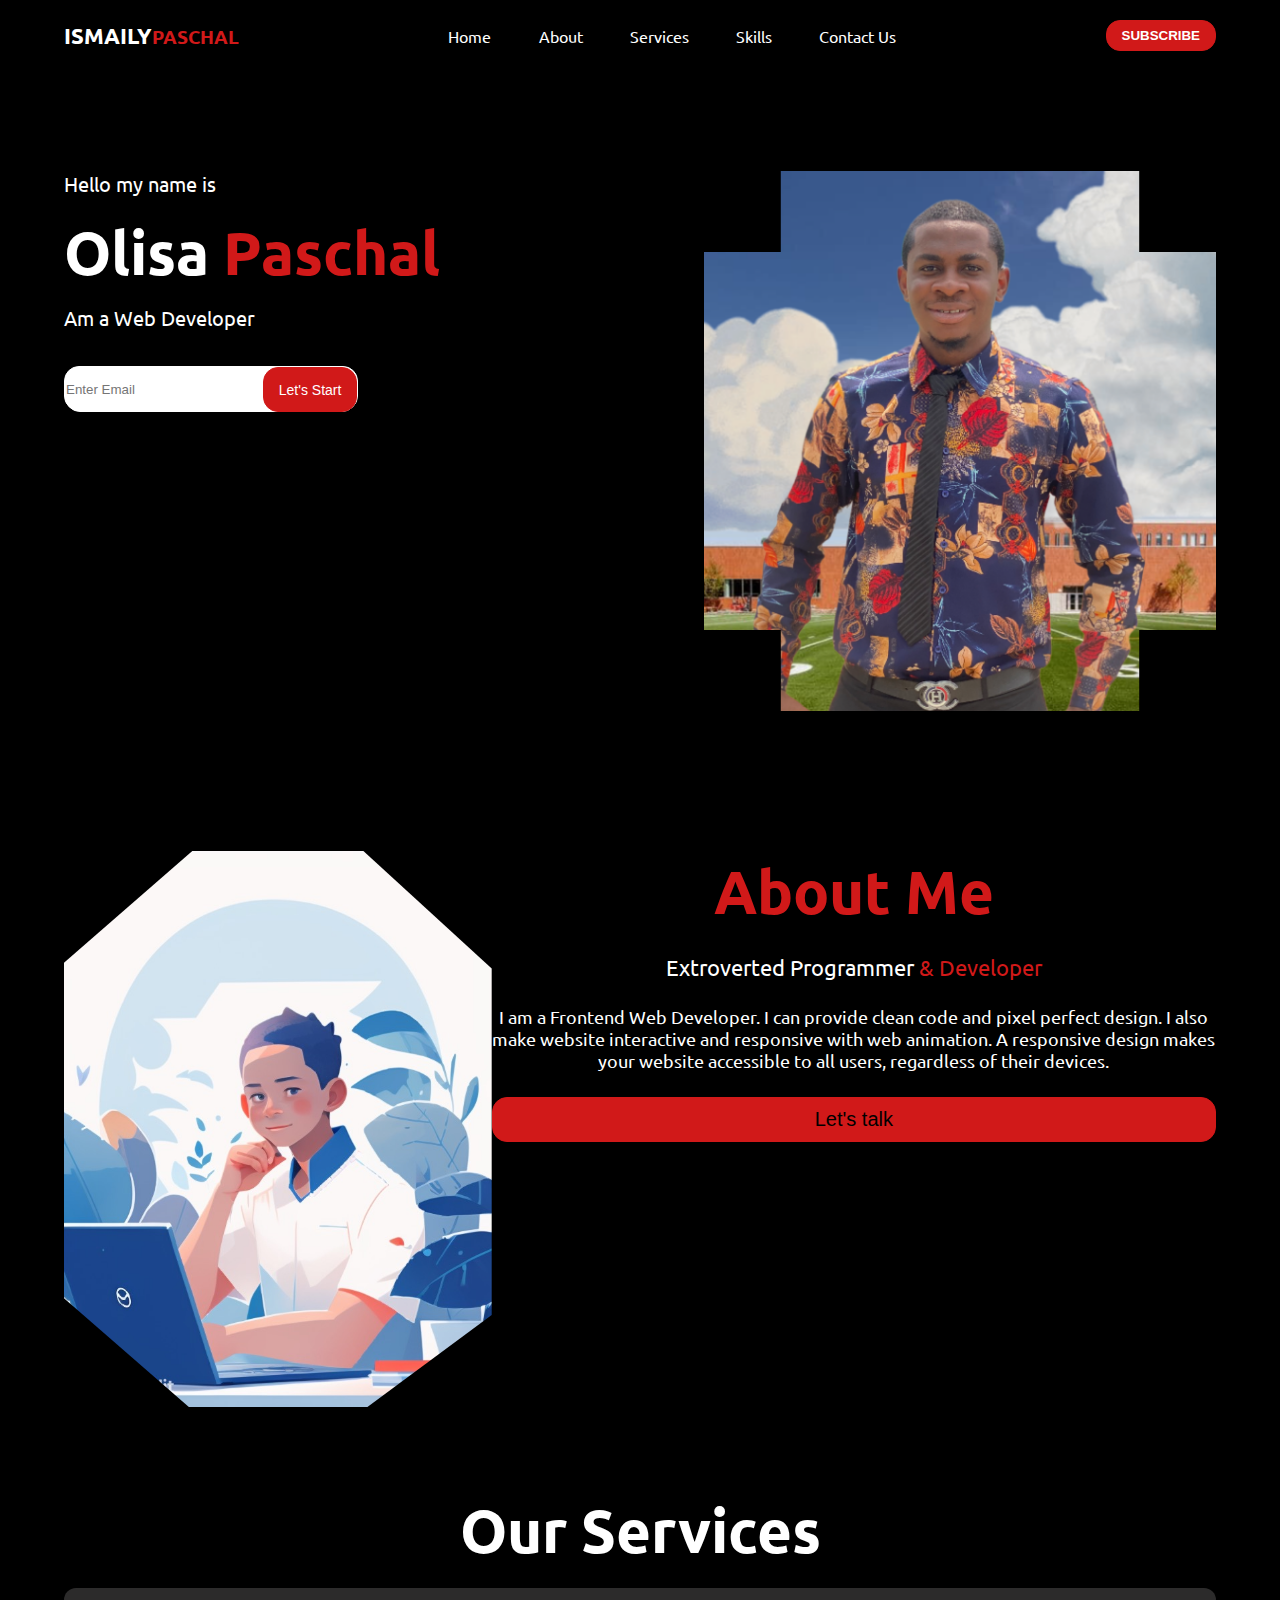
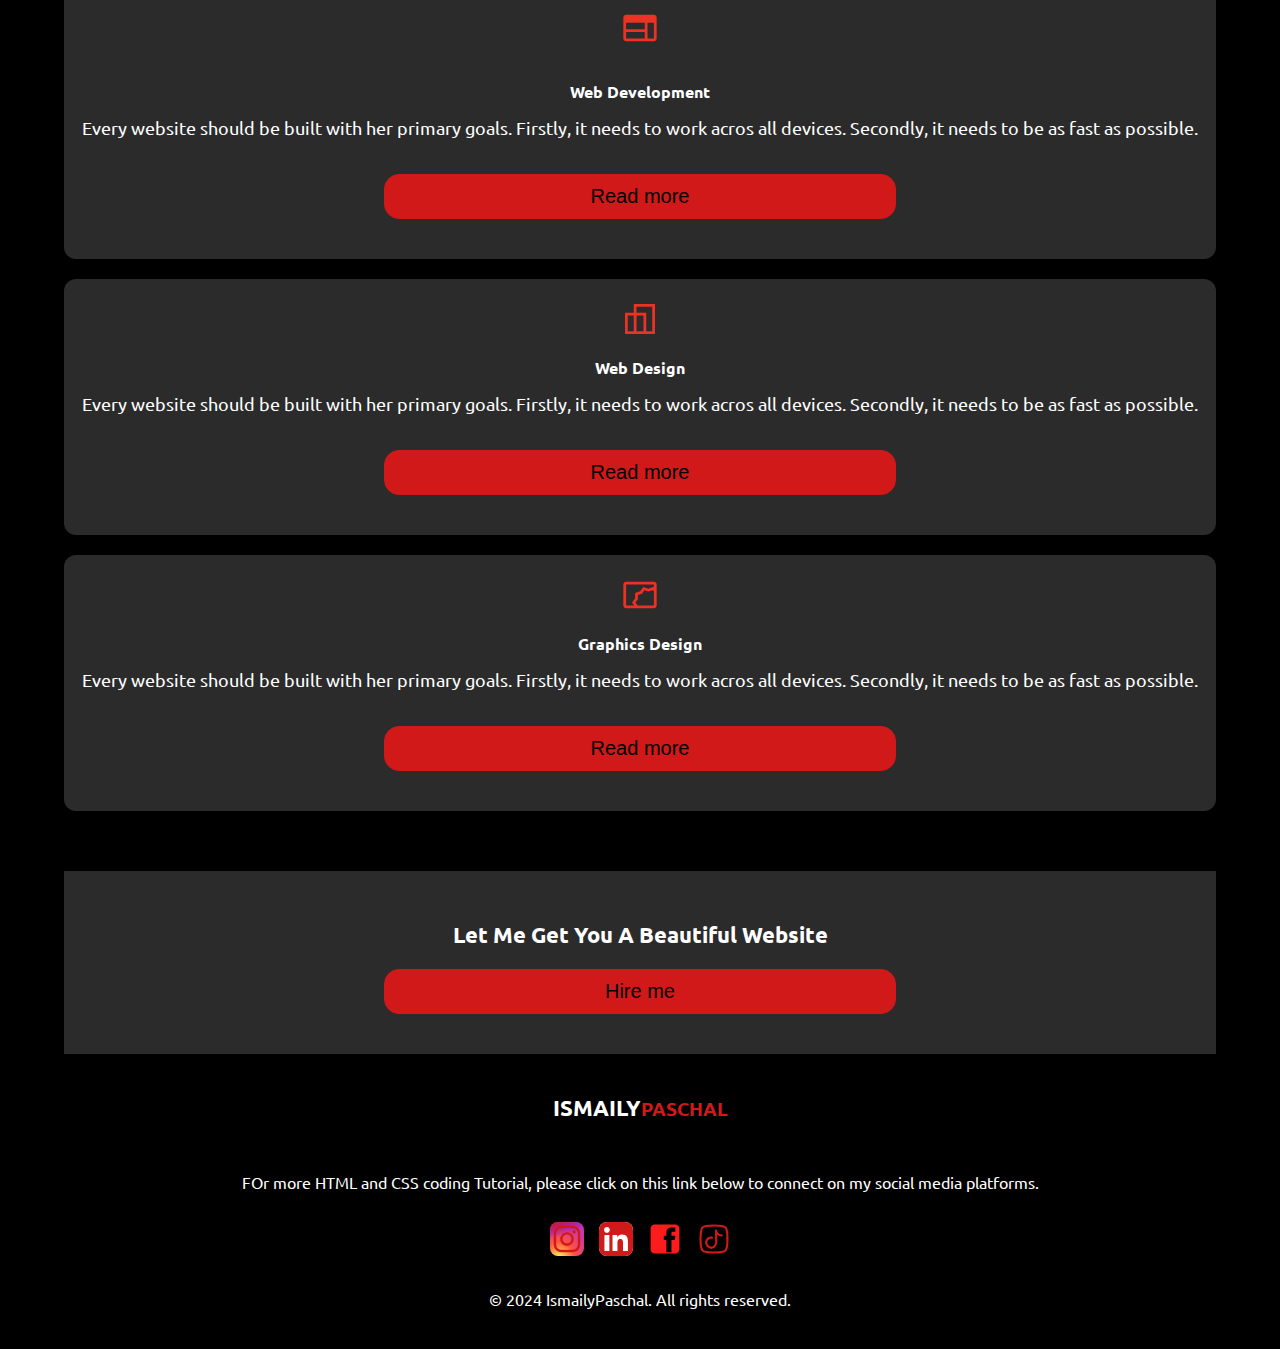
==== index.html @ a3736139 "initial commit" ====
<!DOCTYPE html>
<html lang="en">
  <head>
    <meta charset="UTF-8" />
    <meta name="viewport" content="width=device-width, initial-scale=1.0" />
    <link
      href="https://fonts.googleapis.com/css2?family=Overpass:ital,wght@0,100..900;1,100..900&display=swap"
      rel="stylesheet"
    />
    <link rel="preconnect" href="https://fonts.googleapis.com" />
    <link rel="preconnect" href="https://fonts.gstatic.com" crossorigin />
    <link
      href="https://fonts.googleapis.com/css2?family=Overpass:ital,wght@0,100..900;1,100..900&family=Ubuntu:ital,wght@0,300;0,400;0,500;0,700;1,300;1,400;1,500;1,700&display=swap"
      rel="stylesheet"
    />
    <link rel="stylesheet" href="style.css" />
    <title>Document</title>
  </head>
  <body>
    <!-- Header -->
    <header>
      <div class="header_container">
        <div class="header_structure">
          <!-- mobile Navbar -->
          <div class="mobile_navbar" id="mobile_navbar">
            <ul class="mobile_listitems">
              <li><a>Home</a></li>
              <li><a>About</a></li>
              <li><a>Services</a></li>
              <li><a>Skills</a></li>
              <li><a>Contact Us</a></li>
            </ul>
            <button class="mobile_button">Subscribe</button>
          </div>
          <!-- Desktop Navbar -->
          <div class="logo_container">
            <h4 class="h4_head">
              Ismaily<span class="span_head">Paschal</span>
            </h4>
          </div>
          <div class="list_div hideOnMobile">
            <ul class="list_items">
              <li><a>Home</a></li>
              <li><a>About</a></li>
              <li><a>Services</a></li>
              <li><a>Skills</a></li>
              <li><a>Contact Us</a></li>
            </ul>
          </div>
          <div class="buttonhead_div">
            <button class="buttonhead hideOnMobile">Subscribe</button>
            <button
              class="buttonhead_icon hideOnDesktop"
              id="hamburger"
              onclick="showNavBar()"
            >
              <img src="images/icon-hamburger.svg" />
            </button>
            <button class="buttonhead_icon hide" id="x" onclick="showNavBar()">
              <img src="images/icon-close.svg" />
            </button>
          </div>
        </div>
      </div>
    </header>
    <!-- Section -->
    <section>
      <div class="section_container">
        <div class="section_structure">
          <!-- Section 1 -->
          <div class="section1">
            <div class="hello_div">
              <p>Hello my name is</p>
              <h2 class="myname_h2">
                Olisa <span class="myname_span">Paschal</span>
              </h2>
              <p>Am a Web Developer</p>
              <div class="input_div">
                <input class="input_text" placeholder="Enter Email" />
                <button class="input_div_button">Let's Start</button>
              </div>
            </div>
            <div class="anime_div">
              <img class="anime" src="images/sky.PNG" />
            </div>
          </div>
          <!-- Section 2 -->
          <div class="Section2_container">
            <div class="section2_imgdiv">
              <img class="imgdiv_sec2" src="images/anime.JPG" />
            </div>
            <div class="about_div">
              <h2 class="myname_h2 myname_span">About Me</h2>
              <p class="about_p_md">
                Extroverted Programmer<span> & Developer</span>
              </p>
              <p class="about_p_sm">
                I am a Frontend Web Developer. I can provide clean code and
                pixel perfect design. I also make website interactive and
                responsive with web animation. A responsive design makes your
                website accessible to all users, regardless of their devices.
              </p>
              <button class="about_button">Let's talk</button>
            </div>
          </div>
          <!-- Section 3 -->
          <div class="section3_container">
            <h2 class="myname_h2">Our Services</h2>
            <div class="web_div">
              <div class="svg_div">
                <svg
                  xmlns="http://www.w3.org/2000/svg"
                  height="40px"
                  viewBox="0 -960 960 960"
                  width="40px"
                  fill="#EA3323"
                >
                  <path
                    d="M146.67-160q-27 0-46.84-19.83Q80-199.67 80-226.67v-506.66q0-27 19.83-46.84Q119.67-800 146.67-800h666.66q27 0 46.84 19.83Q880-760.33 880-733.33v506.66q0 27-19.83 46.84Q840.33-160 813.33-160H146.67Zm0-66.67H594V-382H146.67v155.33Zm514 0h152.66V-604H660.67v377.33Zm-514-222H594V-604H146.67v155.33Z"
                  />
                </svg>
              </div>
              <div></div>
              <h4>Web Development</h4>
              <p>
                Every website should be built with her primary goals. Firstly,
                it needs to work acros all devices. Secondly, it needs to be as
                fast as possible.
              </p>
              <button>Read more</button>
            </div>
            <div class="web_div">
              <div class="svg_div">
                <svg
                  xmlns="http://www.w3.org/2000/svg"
                  height="40px"
                  viewBox="0 -960 960 960"
                  width="40px"
                  fill="#EA3323"
                >
                  <path
                    d="M120-120v-510h210v-210h510v720H120Zm510-66.67h143.33v-586.66H396.67V-630H630v443.33Zm-233.33 0h166.66v-376.66H396.67v376.66Zm-210 0H330v-376.66H186.67v376.66ZM630-630v66.67V-630Zm-300 66.67Zm233.33 0ZM630-630Z"
                  />
                </svg>
              </div>

              <h4>Web Design</h4>
              <p>
                Every website should be built with her primary goals. Firstly,
                it needs to work acros all devices. Secondly, it needs to be as
                fast as possible.
              </p>
              <button>Read more</button>
            </div>
            <div class="web_div">
              <div class="svg_div">
                <svg
                  xmlns="http://www.w3.org/2000/svg"
                  height="40px"
                  viewBox="0 -960 960 960"
                  width="40px"
                  fill="#EA3323"
                >
                  <path
                    d="M146.67-160q-27 0-46.84-19.83Q80-199.67 80-226.67v-506.66q0-27 19.83-46.84Q119.67-800 146.67-800h666.66q27 0 46.84 19.83Q880-760.33 880-733.33v506.66q0 27-19.83 46.84Q840.33-160 813.33-160H146.67Zm277.66-66.67h389V-569l-27-27.67L680-563.33 585.33-594l-59.53 81.42-95.47 30.91v100.59l-59 81.08 53 73.33Zm-82.33 0L289-300l74.67-102.91v-127.42l121-38.67 75-103L680-632.67 813.33-677v-56.33H146.67v506.66H342Zm88.33-255Z"
                  />
                </svg>
              </div>
              <h4>Graphics Design</h4>
              <p>
                Every website should be built with her primary goals. Firstly,
                it needs to work acros all devices. Secondly, it needs to be as
                fast as possible.
              </p>
              <button>Read more</button>
            </div>
          </div>
          <!-- Section 4 -->
          <div class="section4_container">
            <h3>Let Me Get You A Beautiful Website</h3>
            <button>Hire me</button>
          </div>
        </div>
      </div>
    </section>
    <!-- Footer -->
    <footer>
      <div class="footer_container">
        <div class="footer_structure">
          <div class="footer_div1">
            <h4 class="h4_head">
              Ismaily<span class="span_head">Paschal</span>
            </h4>
            <p>
              FOr more HTML and CSS coding Tutorial, please click on this link
              below to connect on my social media platforms.
            </p>
          </div>
          <div class="footer_div2">
            <div class="icons_div">
              <a href=""><img src="images/skill-icons--instagram.svg" /></a>
              <a href=""><img src="images/skill-icons--linkedin.svg" /></a>
              <a href=""><img src="images/raphael--facebook.svg" /></a>
              <a href=""><img src="images/hugeicons--tiktok.svg" /></a>
            </div>
            <p>&copy; 2024 IsmailyPaschal. All rights reserved.</p>
          </div>
        </div>
      </div>
    </footer>

    <script src="script.js"></script>
  </body>
</html>
---- style.css ----
* {
  padding: 0;
  margin: 0;
  box-sizing: border-box;
}
html,
body {
  width: 100%;
  font-family: Ubuntu;
  background: black;
  background-repeat: no-repeat;
  background-position: top right;
  background-size: 40%;
}
.header_container {
  display: flex;
  justify-content: center;
  width: 100%;
}
.header_structure {
  display: flex;
  width: 90vw;
  flex-direction: row;
  justify-content: space-between;
  align-items: center;
  margin: 20px 0px 0px;
  z-index: 100000;
}
.mobile_navbar {
  display: none;
  flex-direction: column;
  color: black;
  background: white;
  position: absolute;
  top: 100px;
  left: 40px;
  justify-content: center;
  width: 80vw;
  border-radius: 10px;
  box-shadow: 5px 5px 10px rgba(199, 52, 52, 0.719);
  z-index: 1000000;
}
.mobile_listitems {
  list-style: none;
  display: flex;
  flex-direction: column;
  gap: 40px;
  text-align: center;
  margin: 40px 0;
  font-size: 20px;
}
.mobile_listitems li:hover {
  border-bottom: 1px solid black;
  width: fit-content;
  margin: auto;
  padding-bottom: 5px;
  color: rgb(209, 25, 25);
}
.mobile_button {
  background-color: rgb(209, 25, 25);
  border-radius: 14px;
  border: 1px solid rgb(209, 25, 25);
  height: 5.4vh;
  margin: 0 auto 40px auto;
  width: 90%;
  font-size: 20px;
}
.mobile_button:hover {
  background-color: black;
  color: white;
}
.logo_container {
  color: white;
  cursor: context-menu;
}
.h4_head {
  font-size: 22px;
  text-transform: uppercase;
}
.span_head {
  color: rgb(209, 25, 25);
  font-size: 19px;
}
.list_items {
  display: flex;
  list-style-type: none;
  justify-content: space-between;
  width: 35vw;
  color: white;
  cursor: pointer;
}
.list_items li:hover {
  border-bottom: 1px solid white;
  padding-bottom: 5px;
  color: rgb(209, 25, 25);
}
.buttonhead_div {
  display: flex;
  flex-direction: row;
  align-items: center;
}
.buttonhead {
  background: rgb(209, 25, 25);
  color: none;
  padding: 7px 15px;
  border: 1px solid rgb(209, 25, 25);
  border-radius: 14px;
  color: white;
  font-weight: 600;
  text-transform: uppercase;
  cursor: pointer;
}
.buttonhead:hover {
  background-color: white;
  color: rgb(209, 25, 25);
  border: 1px solid white;
  font-weight: 700;
}
.buttonhead_icon {
  border: none;
  background: none;
  cursor: pointer;
}
.section_container {
  display: flex;
  justify-content: center;
  color: white;
  margin-top: 20px;
}
.section_structure {
  display: flex;
  flex-direction: column;
  width: 90vw;
}
.section1 {
  display: flex;
  flex-direction: column;
}
.hello_div {
  order: 2;
  display: flex;
  flex-direction: column;
  text-align: center;
  gap: 10px;
}
.hello_div p {
  font-size: 20px;
}
.myname_h2 {
  font-size: 50px;
  text-transform: capitalize;
}
.myname_span {
  color: rgb(209, 25, 25);
}
.input_div {
  margin-top: 20px;
  width: 90vw;
  height: 5vh;
  position: relative;
}
.input_text {
  margin-left: 10px;
  border-radius: 15px;
  height: 5vh;
  border: 1px solid white;
  border-radius: 15px;
  background-color: white;
  width: 90vw;
  margin-left: 0px;
}
.input_div_button {
  border-radius: 15px;
  color: white;
  background: rgb(209, 25, 25);
  padding: 0px 15px;
  border: 1px solid rgb(209, 25, 25);
  cursor: pointer;
  position: absolute;
  right: 0;
  height: 5.2vh;
  font-size: 14px;
}
.input_div_button:hover {
  background-color: rgb(24, 23, 23);
  border: 1px solid white;
  color: white;
  font-weight: 600;
}
.anime_div {
  order: 1;
  width: 100%;
  height: auto;
}
.anime {
  border-radius: 8px;
  width: 100%;
  height: 100%;
  object-fit: cover;
  clip-path: inset(0 0 40px 0);
}
.Section2_container {
  display: flex;
  flex-direction: column;
  margin: 40px 0;
}
.section2_imgdiv {
  width: 100%;
  height: fit-content;
  margin-bottom: 40px;
  clip-path: polygon(
    30% 0%,
    70% 0%,
    100% 21%,
    100% 83%,
    70% 100%,
    30% 100%,
    0 80%,
    0 20%
  );
}
.imgdiv_sec2 {
  width: 100%;
  height: 100%;
  object-fit: cover;
}
.about_div {
  text-align: center;
  display: flex;
  flex-direction: column;
  gap: 25px;
}
.about_p_md {
  font-size: 22px;
}
.about_p_md span {
  color: rgb(209, 25, 25);
}
.about_p_sm {
  font-size: 18px;
}
.about_button {
  background-color: rgb(209, 25, 25);
  border: 1px solid rgb(209, 25, 25);
  border-radius: 15px;
  height: 5vh;
  font-size: 20px;
}
.about_button:hover {
  background-color: white;
  border: 1px solid white;
  color: rgb(209, 25, 25);
  font-weight: 600;
}
.section3_container {
  text-align: center;
  display: flex;
  flex-direction: column;
  gap: 20px;
}
.web_div {
  display: flex;
  flex-direction: column;
  gap: 15px;
  justify-content: center;
  border-radius: 12px;
  background-color: rgb(44, 43, 43);
}
.web_div p {
  font-size: 18px;
}
.web_div button {
  border: 1px solid rgb(209, 25, 25);
  background-color: rgb(209, 25, 25);
  border-radius: 15px;
  height: 5vh;
  width: 40vw;
  font-size: 20px;
  margin: 20px auto 40px auto;
}
.web_div button:hover {
  background-color: white;
  border: 1px solid white;
  color: rgb(209, 25, 25);
  font-weight: 600;
}
.section4_container {
  margin: 60px 0px 0px 0px;
  background: rgb(44, 43, 43);
  display: flex;
  flex-direction: column;
  text-align: center;
}
.svg_div {
  margin-top: 20px;
}
.section4_container h3 {
  margin-top: 50px;
  font-size: 22px;
}
.section4_container button {
  border: 1px solid rgb(209, 25, 25);
  background-color: rgb(209, 25, 25);
  border-radius: 15px;
  height: 5vh;
  width: 40vw;
  font-size: 20px;
  margin: 20px auto 40px auto;
}
.section4_container button:hover {
  background-color: white;
  border: 1px solid white;
  color: rgb(209, 25, 25);
  font-weight: 600;
}
.footer_container {
  display: flex;
  width: 100%;
  justify-content: center;
  color: white;
  text-align: center;
  margin: 40px 0;
}
.footer_structure {
  width: 90vw;
  display: flex;
  flex-direction: column;
  gap: 30px;
}
.footer_div1 {
  display: flex;
  flex-direction: column;
  gap: 50px;
}
.footer_div2 {
  display: flex;
  flex-direction: column;
  gap: 30px;
}
.icons_div {
  display: flex;
  flex-direction: row;
  justify-content: center;
  gap: 15px;
}
.icons_div img:hover {
  background: white;
  color: white;
}
.hide {
  display: none;
}
.show {
  display: flex;
}
.hideOnMobile {
  display: none;
}

@media screen and (min-width: 768px) {
  .hideOnMobile {
    display: flex;
  }
  .hideOnDesktop {
    display: none;
  }
  .header_structure {
    width: 90vw;
  }
  .section1 {
    display: flex;
    flex-direction: row;
    justify-content: space-between;
    width: 100%;
    margin: 100px 0;
  }
  .hello_div {
    display: flex;
    flex-direction: column;
    gap: 15px;
    text-align: justify;
  }
  .myname_h2 {
    font-size: 60px;
    text-transform: capitalize;
  }
  .myname_span {
    color: rgb(209, 25, 25);
  }
  .input_div {
    order: 1;
    margin-top: 20px;
    border: 1px solid white;
    border-radius: 15px;
    background-color: white;
    height: 5vh;
    width: 23vw;
    display: flex;
    justify-content: space-between;
  }
  .input_div_button {
    right: 0;
    top: 0;
    height: 5vh;
    border: 1px solid rgb(209, 25, 25);
  }
  .anime_div {
    order: 2;
    width: 40vw;
    height: 60vh;
    clip-path: polygon(
      0% 15%,
      15% 15%,
      15% 0%,
      85% 0%,
      85% 15%,
      100% 15%,
      100% 85%,
      85% 85%,
      85% 100%,
      15% 100%,
      15% 85%,
      0% 85%
    );
  }
  .anime {
    width: 100%;
    height: fit-content;
    /* clip-path: inset(0 0 42px 0); */
    object-fit: cover;
  }
  /* Section 2 */
  .Section2_container {
    flex-direction: row;
  }
}
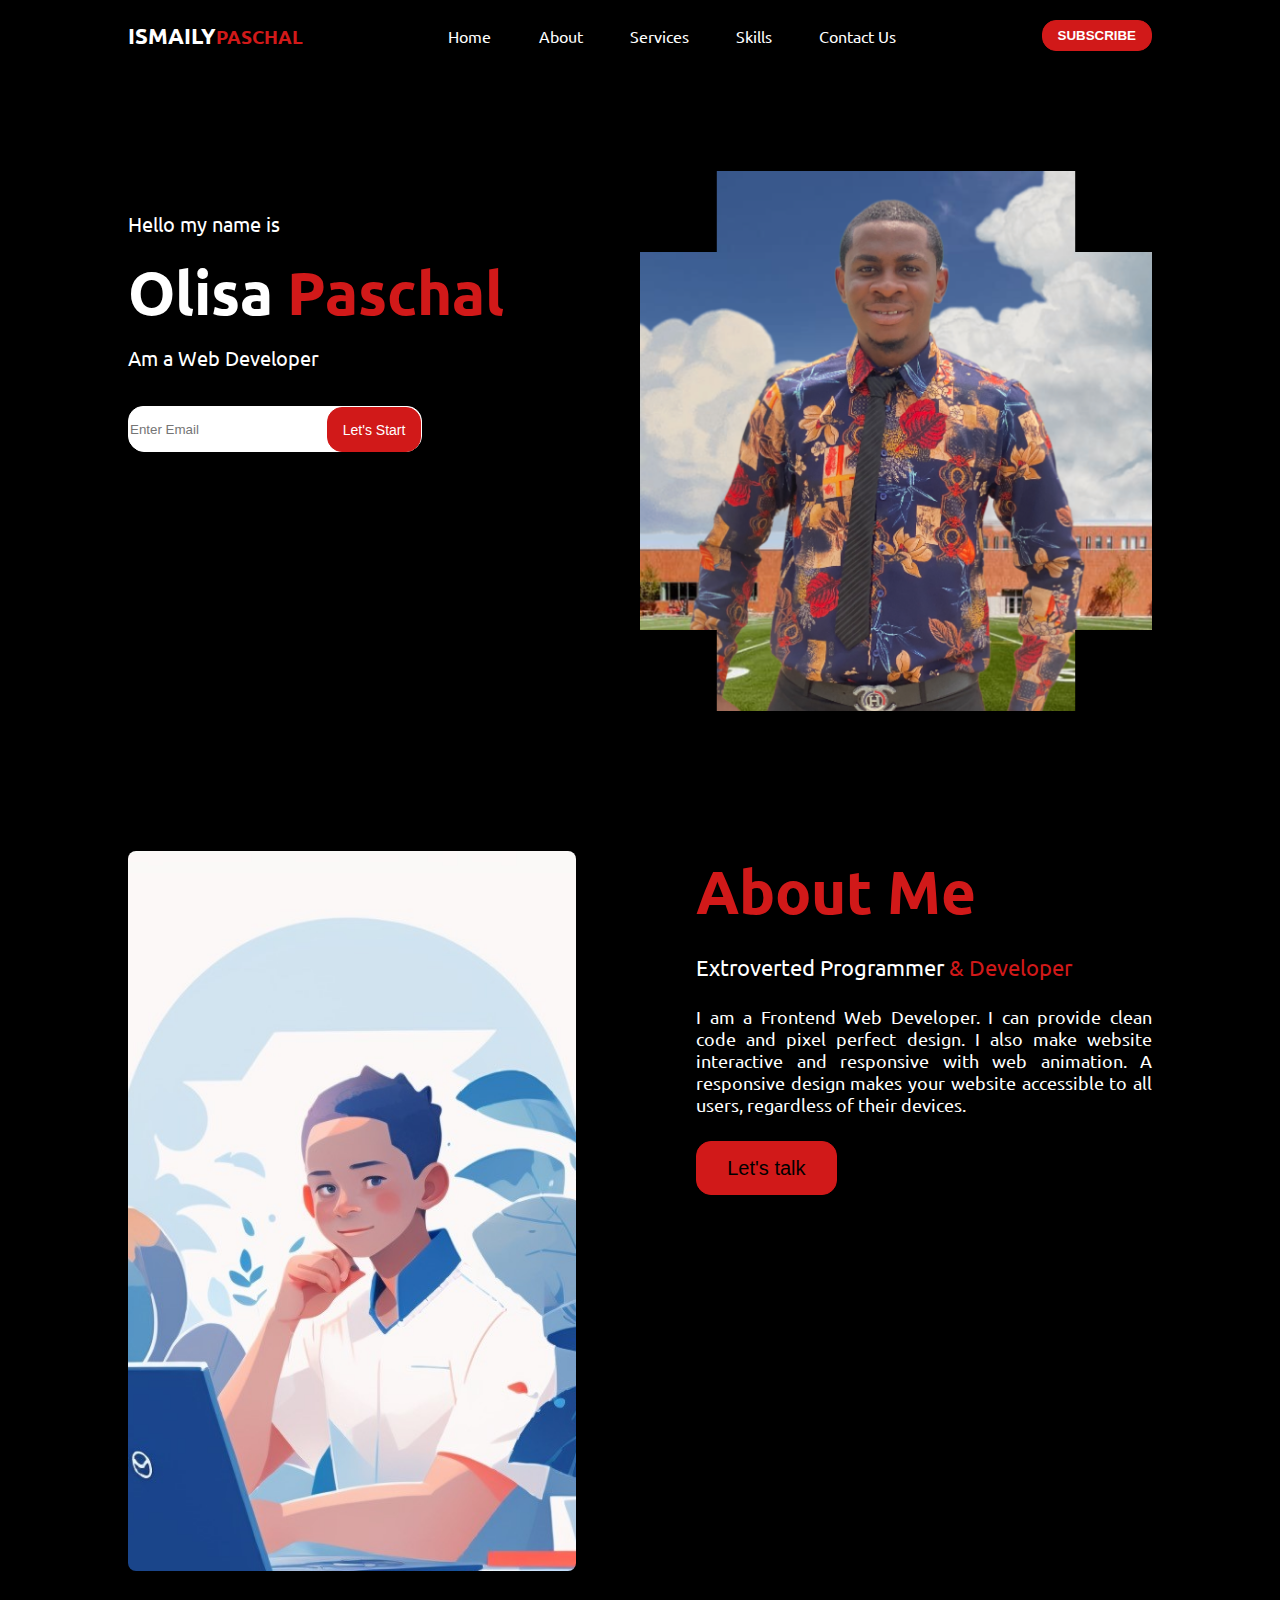
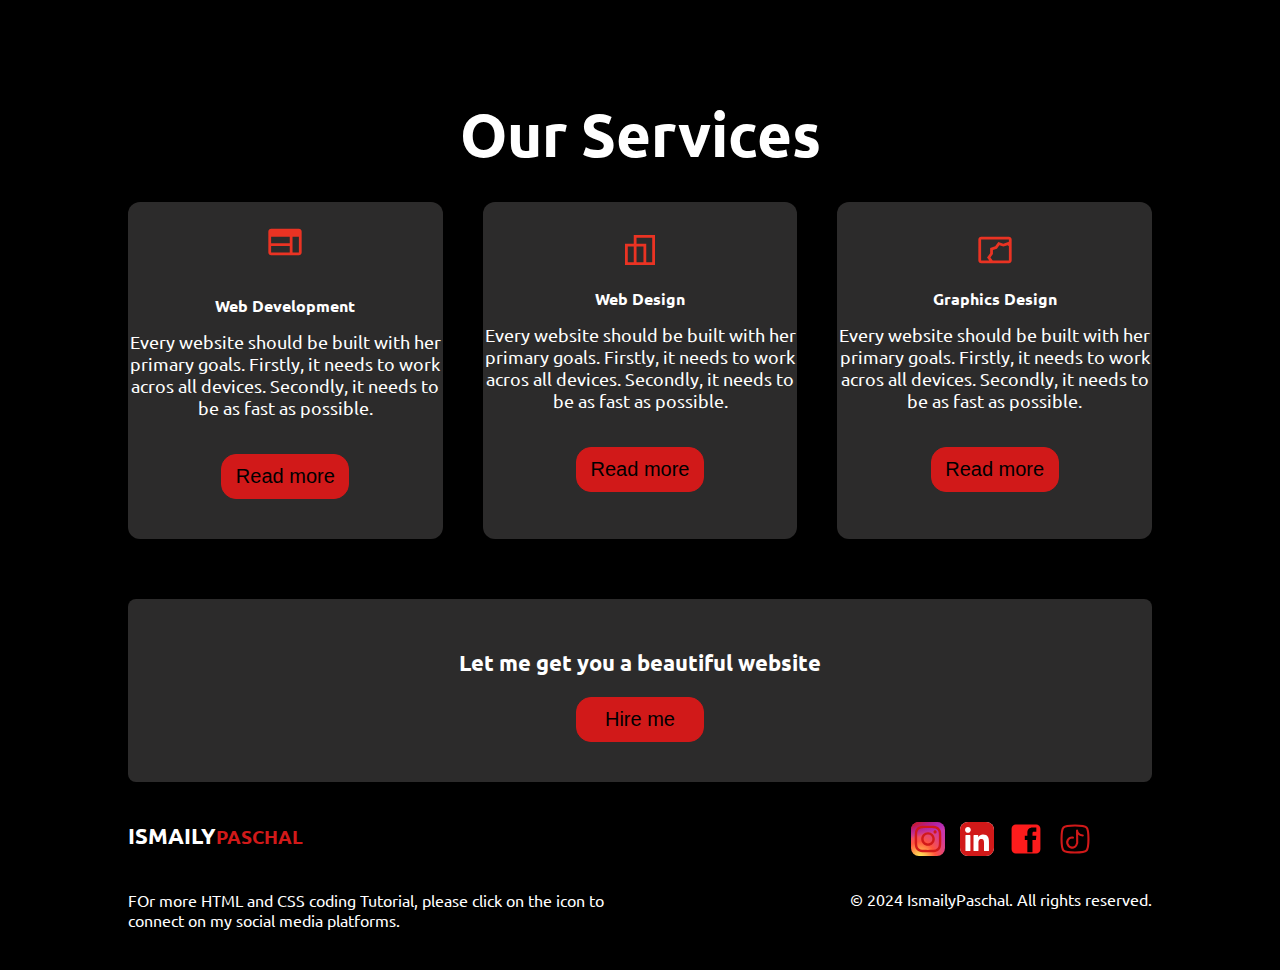
==== commit ed065d8d: "first commit" ====
--- a/index.html
+++ b/index.html
@@ -106,78 +106,80 @@
           <!-- Section 3 -->
           <div class="section3_container">
             <h2 class="myname_h2">Our Services</h2>
-            <div class="web_div">
-              <div class="svg_div">
-                <svg
-                  xmlns="http://www.w3.org/2000/svg"
-                  height="40px"
-                  viewBox="0 -960 960 960"
-                  width="40px"
-                  fill="#EA3323"
-                >
-                  <path
-                    d="M146.67-160q-27 0-46.84-19.83Q80-199.67 80-226.67v-506.66q0-27 19.83-46.84Q119.67-800 146.67-800h666.66q27 0 46.84 19.83Q880-760.33 880-733.33v506.66q0 27-19.83 46.84Q840.33-160 813.33-160H146.67Zm0-66.67H594V-382H146.67v155.33Zm514 0h152.66V-604H660.67v377.33Zm-514-222H594V-604H146.67v155.33Z"
-                  />
-                </svg>
-              </div>
-              <div></div>
-              <h4>Web Development</h4>
-              <p>
-                Every website should be built with her primary goals. Firstly,
-                it needs to work acros all devices. Secondly, it needs to be as
-                fast as possible.
-              </p>
-              <button>Read more</button>
-            </div>
-            <div class="web_div">
-              <div class="svg_div">
-                <svg
-                  xmlns="http://www.w3.org/2000/svg"
-                  height="40px"
-                  viewBox="0 -960 960 960"
-                  width="40px"
-                  fill="#EA3323"
-                >
-                  <path
-                    d="M120-120v-510h210v-210h510v720H120Zm510-66.67h143.33v-586.66H396.67V-630H630v443.33Zm-233.33 0h166.66v-376.66H396.67v376.66Zm-210 0H330v-376.66H186.67v376.66ZM630-630v66.67V-630Zm-300 66.67Zm233.33 0ZM630-630Z"
-                  />
-                </svg>
-              </div>
+            <div class="web_container">
+              <div class="web_div">
+                <div class="svg_div">
+                  <svg
+                    xmlns="http://www.w3.org/2000/svg"
+                    height="40px"
+                    viewBox="0 -960 960 960"
+                    width="40px"
+                    fill="#EA3323"
+                  >
+                    <path
+                      d="M146.67-160q-27 0-46.84-19.83Q80-199.67 80-226.67v-506.66q0-27 19.83-46.84Q119.67-800 146.67-800h666.66q27 0 46.84 19.83Q880-760.33 880-733.33v506.66q0 27-19.83 46.84Q840.33-160 813.33-160H146.67Zm0-66.67H594V-382H146.67v155.33Zm514 0h152.66V-604H660.67v377.33Zm-514-222H594V-604H146.67v155.33Z"
+                    />
+                  </svg>
+                </div>
+                <div></div>
+                <h4>Web Development</h4>
+                <p>
+                  Every website should be built with her primary goals. Firstly,
+                  it needs to work acros all devices. Secondly, it needs to be
+                  as fast as possible.
+                </p>
+                <button>Read more</button>
+              </div>
+              <div class="web_div">
+                <div class="svg_div">
+                  <svg
+                    xmlns="http://www.w3.org/2000/svg"
+                    height="40px"
+                    viewBox="0 -960 960 960"
+                    width="40px"
+                    fill="#EA3323"
+                  >
+                    <path
+                      d="M120-120v-510h210v-210h510v720H120Zm510-66.67h143.33v-586.66H396.67V-630H630v443.33Zm-233.33 0h166.66v-376.66H396.67v376.66Zm-210 0H330v-376.66H186.67v376.66ZM630-630v66.67V-630Zm-300 66.67Zm233.33 0ZM630-630Z"
+                    />
+                  </svg>
+                </div>
 
-              <h4>Web Design</h4>
-              <p>
-                Every website should be built with her primary goals. Firstly,
-                it needs to work acros all devices. Secondly, it needs to be as
-                fast as possible.
-              </p>
-              <button>Read more</button>
-            </div>
-            <div class="web_div">
-              <div class="svg_div">
-                <svg
-                  xmlns="http://www.w3.org/2000/svg"
-                  height="40px"
-                  viewBox="0 -960 960 960"
-                  width="40px"
-                  fill="#EA3323"
-                >
-                  <path
-                    d="M146.67-160q-27 0-46.84-19.83Q80-199.67 80-226.67v-506.66q0-27 19.83-46.84Q119.67-800 146.67-800h666.66q27 0 46.84 19.83Q880-760.33 880-733.33v506.66q0 27-19.83 46.84Q840.33-160 813.33-160H146.67Zm277.66-66.67h389V-569l-27-27.67L680-563.33 585.33-594l-59.53 81.42-95.47 30.91v100.59l-59 81.08 53 73.33Zm-82.33 0L289-300l74.67-102.91v-127.42l121-38.67 75-103L680-632.67 813.33-677v-56.33H146.67v506.66H342Zm88.33-255Z"
-                  />
-                </svg>
-              </div>
-              <h4>Graphics Design</h4>
-              <p>
-                Every website should be built with her primary goals. Firstly,
-                it needs to work acros all devices. Secondly, it needs to be as
-                fast as possible.
-              </p>
-              <button>Read more</button>
+                <h4>Web Design</h4>
+                <p>
+                  Every website should be built with her primary goals. Firstly,
+                  it needs to work acros all devices. Secondly, it needs to be
+                  as fast as possible.
+                </p>
+                <button>Read more</button>
+              </div>
+              <div class="web_div">
+                <div class="svg_div">
+                  <svg
+                    xmlns="http://www.w3.org/2000/svg"
+                    height="40px"
+                    viewBox="0 -960 960 960"
+                    width="40px"
+                    fill="#EA3323"
+                  >
+                    <path
+                      d="M146.67-160q-27 0-46.84-19.83Q80-199.67 80-226.67v-506.66q0-27 19.83-46.84Q119.67-800 146.67-800h666.66q27 0 46.84 19.83Q880-760.33 880-733.33v506.66q0 27-19.83 46.84Q840.33-160 813.33-160H146.67Zm277.66-66.67h389V-569l-27-27.67L680-563.33 585.33-594l-59.53 81.42-95.47 30.91v100.59l-59 81.08 53 73.33Zm-82.33 0L289-300l74.67-102.91v-127.42l121-38.67 75-103L680-632.67 813.33-677v-56.33H146.67v506.66H342Zm88.33-255Z"
+                    />
+                  </svg>
+                </div>
+                <h4>Graphics Design</h4>
+                <p>
+                  Every website should be built with her primary goals. Firstly,
+                  it needs to work acros all devices. Secondly, it needs to be
+                  as fast as possible.
+                </p>
+                <button>Read more</button>
+              </div>
             </div>
           </div>
           <!-- Section 4 -->
           <div class="section4_container">
-            <h3>Let Me Get You A Beautiful Website</h3>
+            <h3>Let me get you a beautiful website</h3>
             <button>Hire me</button>
           </div>
         </div>
@@ -192,8 +194,8 @@
               Ismaily<span class="span_head">Paschal</span>
             </h4>
             <p>
-              FOr more HTML and CSS coding Tutorial, please click on this link
-              below to connect on my social media platforms.
+              FOr more HTML and CSS coding Tutorial, please click on the icon to
+              connect on my social media platforms.
             </p>
           </div>
           <div class="footer_div2">
--- a/style.css
+++ b/style.css
@@ -142,6 +142,7 @@
   flex-direction: column;
   text-align: center;
   gap: 10px;
+  margin-top: 40px;
 }
 .hello_div p {
   font-size: 20px;
@@ -168,6 +169,7 @@
   background-color: white;
   width: 90vw;
   margin-left: 0px;
+  outline: none;
 }
 .input_div_button {
   border-radius: 15px;
@@ -185,24 +187,25 @@
   background-color: rgb(24, 23, 23);
   border: 1px solid white;
   color: white;
-  font-weight: 600;
+  font-weight: 620;
 }
 .anime_div {
   order: 1;
   width: 100%;
   height: auto;
 }
+
 .anime {
   border-radius: 8px;
   width: 100%;
   height: 100%;
   object-fit: cover;
-  clip-path: inset(0 0 40px 0);
+  /* clip-path: inset(0 0 40px 0); */
 }
 .Section2_container {
   display: flex;
   flex-direction: column;
-  margin: 40px 0;
+  margin: 80px 0;
 }
 .section2_imgdiv {
   width: 100%;
@@ -245,6 +248,7 @@
   border-radius: 15px;
   height: 5vh;
   font-size: 20px;
+  cursor: pointer;
 }
 .about_button:hover {
   background-color: white;
@@ -256,7 +260,12 @@
   text-align: center;
   display: flex;
   flex-direction: column;
-  gap: 20px;
+  gap: 30px;
+}
+.web_container {
+  display: flex;
+  flex-direction: column;
+  gap: 40px;
 }
 .web_div {
   display: flex;
@@ -274,9 +283,10 @@
   background-color: rgb(209, 25, 25);
   border-radius: 15px;
   height: 5vh;
-  width: 40vw;
+  width: 10vw;
   font-size: 20px;
   margin: 20px auto 40px auto;
+  cursor: pointer;
 }
 .web_div button:hover {
   background-color: white;
@@ -290,6 +300,7 @@
   display: flex;
   flex-direction: column;
   text-align: center;
+  border-radius: 8px;
 }
 .svg_div {
   margin-top: 20px;
@@ -344,8 +355,9 @@
   gap: 15px;
 }
 .icons_div img:hover {
-  background: white;
-  color: white;
+  background: rgb(255, 255, 255);
+  color: white;
+  border-radius: 8px;
 }
 .hide {
   display: none;
@@ -366,6 +378,12 @@
   }
   .header_structure {
     width: 90vw;
+  }
+  .header_structure {
+    width: 80vw;
+  }
+  .section_structure {
+    width: 80vw;
   }
   .section1 {
     display: flex;
@@ -432,5 +450,48 @@
   /* Section 2 */
   .Section2_container {
     flex-direction: row;
-  }
-}
+    margin-top: 40px;
+    gap: 120px;
+  }
+  .section2_imgdiv {
+    clip-path: inset(0 0 0 0);
+  }
+  .imgdiv_sec2 {
+    border-radius: 8px;
+    width: 35vw;
+    height: 80vh;
+  }
+  .about_div {
+    text-align: left;
+  }
+  .about_p_md {
+    text-align: justify;
+  }
+  .about_p_sm {
+    text-align: justify;
+  }
+  .about_button {
+    width: 11vw;
+    height: 6vh;
+  }
+  .web_container {
+    display: flex;
+    flex-direction: row;
+    justify-content: space-between;
+  }
+  .section4_container button {
+    width: 10vw;
+  }
+  .footer_structure {
+    flex-direction: row;
+    text-align: left;
+    justify-content: space-between;
+    width: 80vw;
+  }
+  .footer_div1 {
+    gap: 40px;
+  }
+  .footer_div1 p {
+    width: 40vw;
+  }
+}
